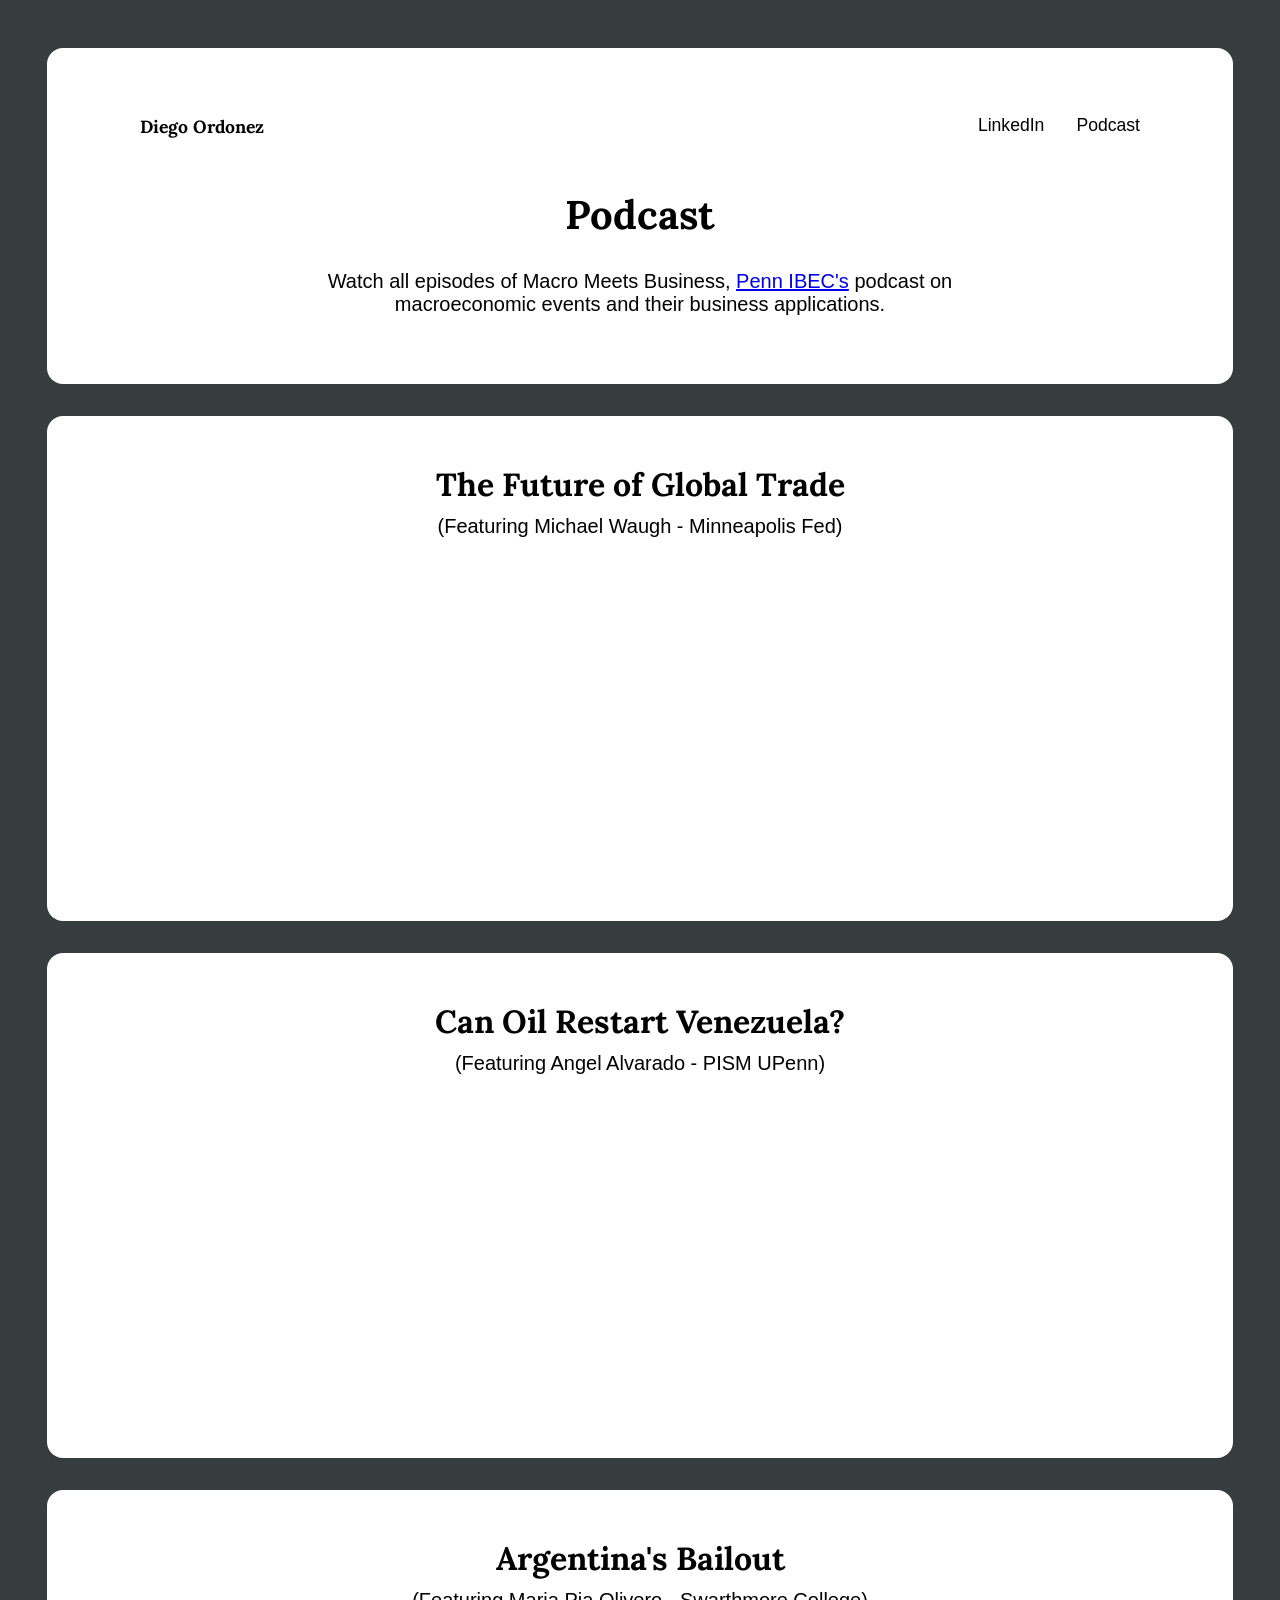
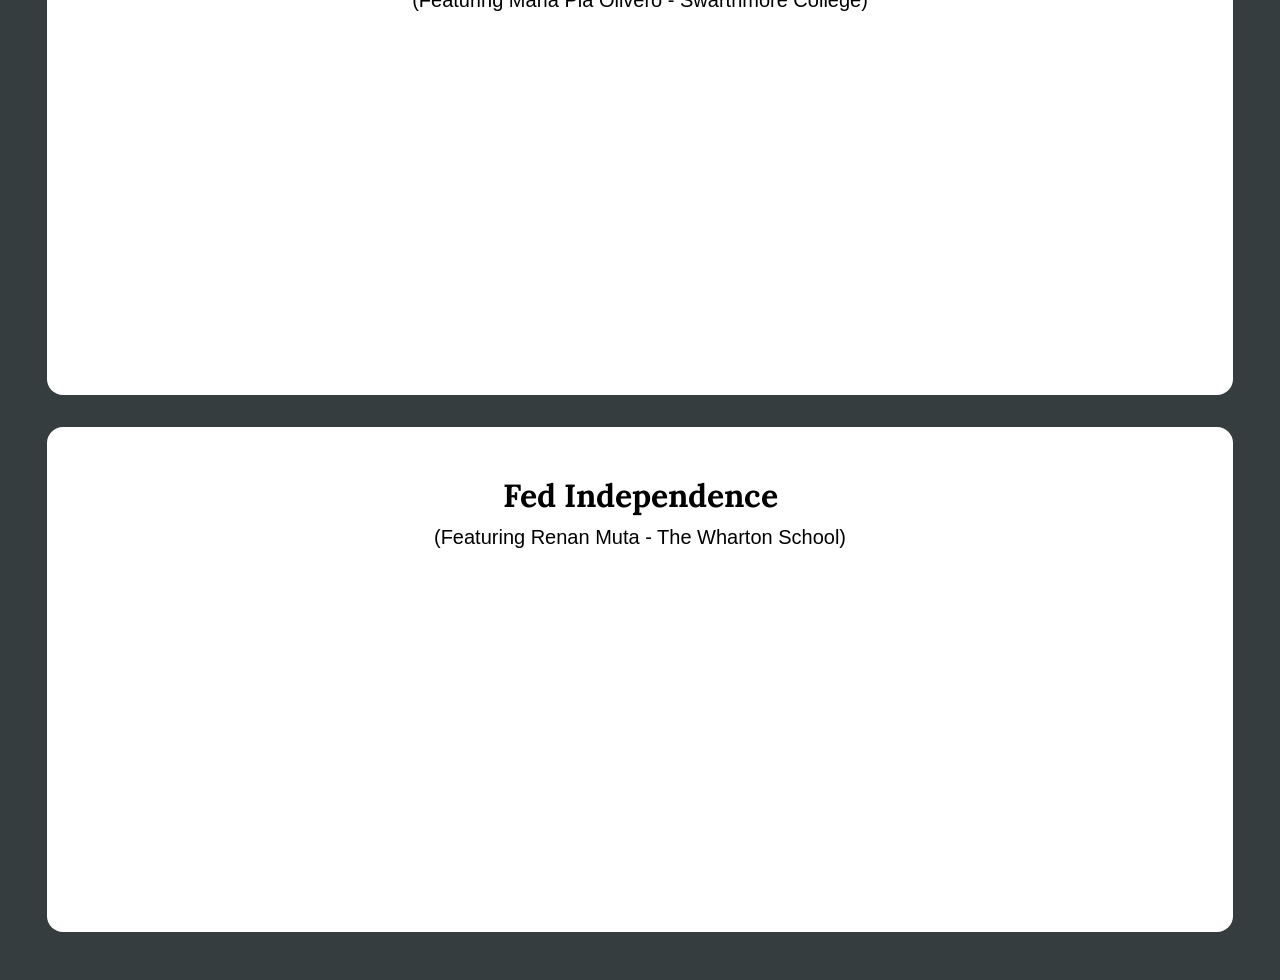
==== podcast.html @ 1c09dd6e "Update and rename video.html to podcast.html" ====
<!DOCTYPE html>
<html lang="en">
<head>
    <meta charset="UTF-8">
    <meta name="viewport" content="width=device-width, initial-scale=1.0">
    <title>Podcast | Diego Ordonez</title>
    <link rel="stylesheet" href="style.css">
    <link rel="icon" type="image/png" href="images/Shield_of_the_University_of_Pennsylvania.svg.png">
</head>

<body>

<header class="page-header">
    <nav>
        <ul>
            <li><a href="index.html">Diego Ordonez</a></li>
            <li><a href="https://www.linkedin.com/in/diegoordonez24/" target="_blank">LinkedIn</a></li>
            <li><a href="podcast.html">Podcast</a></li>
        </ul>
    </nav>

    <div class="flex-container">
        <div class="text-container">
            <h1>Podcast</h1>
            <p>Watch all episodes of Macro Meets Business, <a href="http://pennibec.com/" target="_blank">Penn IBEC's</a> podcast on macroeconomic events and their business applications.</p>
        </div>
    </div>
</header>


<section class="podcast-episode">

    <h2>The Future of Global Trade</h2>
    <p>(Featuring Michael Waugh - Minneapolis Fed)</p>
    <div class="flex-container">

        <iframe 
        width="560" height="315" src="https://www.youtube.com/embed/JRoFnUmflKc?si=jl1_Os3yV0dkzPKC" title="YouTube video player" frameborder="0" allow="accelerometer; autoplay; clipboard-write; encrypted-media; gyroscope; picture-in-picture; web-share" referrerpolicy="strict-origin-when-cross-origin" allowfullscreen>
        </iframe>

    </div>

</section>

<section class="podcast-episode">

    <h2>Can Oil Restart Venezuela?</h2>
    <p>(Featuring Angel Alvarado - PISM UPenn)</p>
    <div class="flex-container">

        <iframe 
        width="560" height="315" src="https://www.youtube.com/embed/xU6CycjI-yM?si=iYEnTc3aq9TSJ4yW" title="YouTube video player" frameborder="0" allow="accelerometer; autoplay; clipboard-write; encrypted-media; gyroscope; picture-in-picture; web-share" referrerpolicy="strict-origin-when-cross-origin" allowfullscreen>
        </iframe>

    </div>

</section>

<section class="podcast-episode">

    <h2>Argentina's Bailout</h2>
    <p>(Featuring Maria Pia Olivero - Swarthmore College)</p>
    <div class="flex-container">

        <iframe 
        width="560" height="315" src="https://www.youtube.com/embed/PdxM_VK1sF4?si=9XIzCDb1Q9oZubrT" title="YouTube video player" frameborder="0" allow="accelerometer; autoplay; clipboard-write; encrypted-media; gyroscope; picture-in-picture; web-share" referrerpolicy="strict-origin-when-cross-origin" allowfullscreen>
        </iframe>

    </div>

</section>

<section class="podcast-episode">

    <h2>Fed Independence</h2>
    <p>(Featuring Renan Muta - The Wharton School)</p>
    <div class="flex-container">

        <iframe 
        width="560" height="315" src="https://www.youtube.com/embed/t1GTJ2mu0kE?si=s3LU7oF7fzHtJXng" title="YouTube video player" frameborder="0" allow="accelerometer; autoplay; clipboard-write; encrypted-media; gyroscope; picture-in-picture; web-share" referrerpolicy="strict-origin-when-cross-origin" allowfullscreen>
        </iframe>

    </div>

</section>

</body>
</html>
---- style.css ----
@import url('https://fonts.googleapis.com/css2?family=Open+Sans:ital,wght@0,300..800;1,300..800&display=swap');
@import url('https://fonts.googleapis.com/css2?family=Lora:ital,wght@0,400..700;1,400..700&family=Open+Sans:ital,wght@0,300..800;1,300..800&display=swap');

:root {
    --base-color: #ffffff;
    --text-color: #000000;
    --primary-color: #ffc06e;
    --secondary-color: #8D8DFF;
    --color-1: #363D3F;
    --color-2: #5e6263;
    --color-3: #FF0000;
}

* {
    margin: 0;
    padding: 0;
    box-sizing: border-box;
}

html {
    font-family: Open-Sans, 'Segoe UI', Tahoma, Geneva, Verdana, sans-serif;
    color: var(--text-color);
}

body {
    padding: 1em;
    background-color: var(--color-1);
}

h1, h2, h3 {
    font-family: Lora, 'Segoe UI', Tahoma, Geneva, Verdana, sans-serif;
}

nav {
    margin: 1em auto 3em auto;
    width: min(1000px, 100%);
}

nav ul {
    display: flex;
    align-items: center;
    list-style-type: none;
    gap: 2em;
}

nav li:first-child {
    margin-right: auto;
    font-family: Lora, Open-Sans;
    font-weight: bold;
    font-size: 1.3rem;
}

nav a {
    text-decoration: none;
    color: var(--text-color);
    font-size: 1.1rem;
}

nav a:hover {
    text-decoration: underline;
}

header, section {
    margin: 2em auto;
    width: min(75rem, 95%);
    background-color: var(--base-color);
    padding: clamp(1.5rem, 4vw, 3rem);
    border-radius: 1em;
}

.flex-container {
    display: flex;
    justify-content: center;
    align-items: center;
    flex-wrap: wrap;
    gap: 3em;
}

header img {
    max-width: 100%;
    border-radius: 1em;
    object-fit: cover;
    object-position: top;
}

.text-container {
    flex: 1 1 500px;
    max-width: 700px;
}

h1 {
    margin-top: -0.8em;
    font-size: 2rem;
}

.text-container p {
    margin: 0.75em 0 1em 0;
    font-size: 1.25rem;
}

.cta-button {
    display: inline-block;
    text-decoration: none;
    color: white;
    background-color: var(--color-2);
    padding: 0.75em 1.25em;
    border-radius: 0.5em;
    font-weight: 600;
}

.secondary {
    background-color: var(--secondary-color);
}

section {
    padding: 3em, min(2em, 15%);
    background-color: var(--base-color);
    text-align: center;
}

h2 {
    font-size: 2rem;
}

section p {
    margin-top: 1em;
    font-size: 1.25rem;
}

/* Podcast episode spacing */
.podcast-episode h2 {
    margin-bottom: 0.3em;   /* smaller space between title and subtitle */
}

.podcast-episode p {
    margin-top: 0.5em;
    margin-bottom: 1em;     /* larger space before video */
}

/* Page Header */
.page-header h1 {
    margin-top: 0.05em;
    text-align: center;
    font-size: 2.5rem;
}

.page-header p {
    margin-top: 1.5em;
    text-align: center;
}
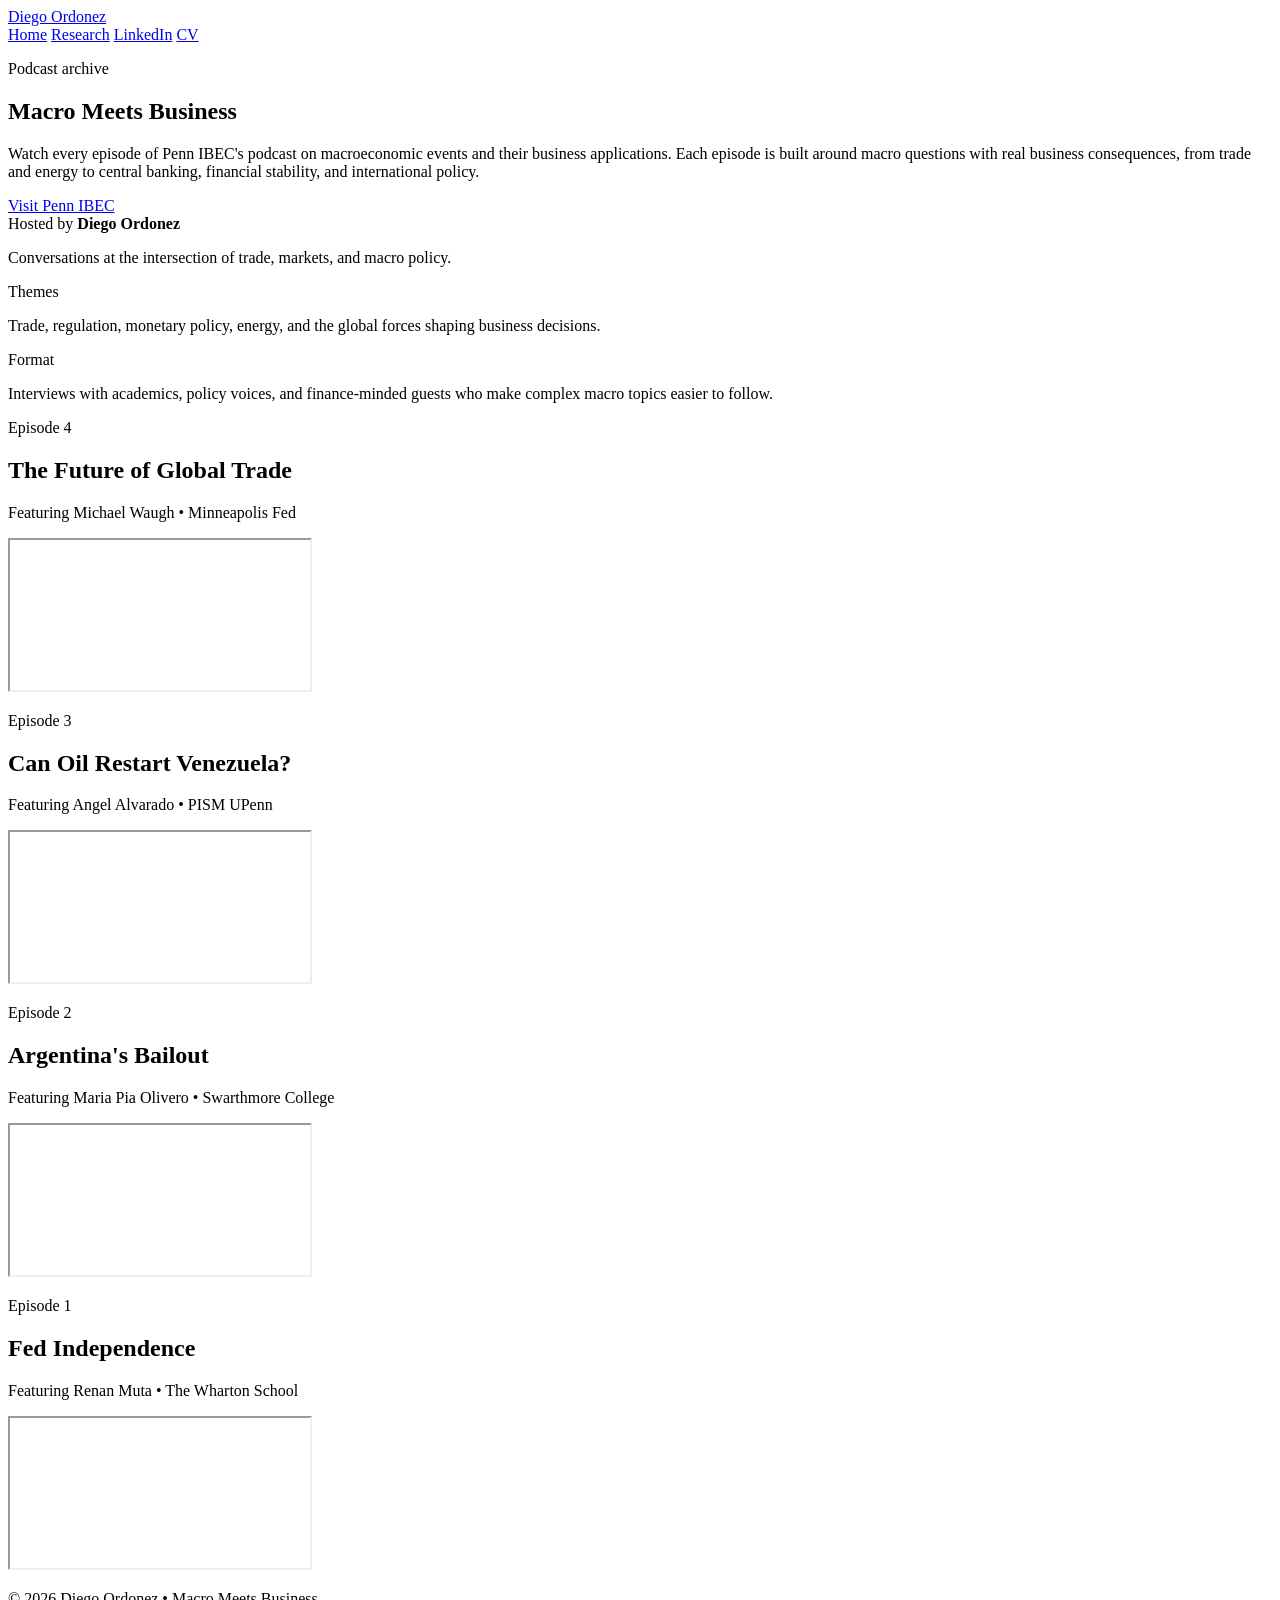
==== commit 91c869cc: "Add files via upload" ====
--- a/podcast.html
+++ b/podcast.html
@@ -4,85 +4,136 @@
     <meta charset="UTF-8">
     <meta name="viewport" content="width=device-width, initial-scale=1.0">
     <title>Podcast | Diego Ordonez</title>
+    <meta name="description" content="Watch Macro Meets Business, Diego Ordonez's podcast archive featuring conversations on macroeconomics, business, and global policy.">
     <link rel="stylesheet" href="style.css">
     <link rel="icon" type="image/png" href="images/Shield_of_the_University_of_Pennsylvania.svg.png">
 </head>
-
-<body>
-
-<header class="page-header">
-    <nav>
-        <ul>
-            <li><a href="index.html">Diego Ordonez</a></li>
-            <li><a href="https://www.linkedin.com/in/diegoordonez24/" target="_blank">LinkedIn</a></li>
-            <li><a href="podcast.html">Podcast</a></li>
-        </ul>
-    </nav>
-
-    <div class="flex-container">
-        <div class="text-container">
-            <h1>Podcast</h1>
-            <p>Watch all episodes of Macro Meets Business, <a href="http://pennibec.com/" target="_blank">Penn IBEC's</a> podcast on macroeconomic events and their business applications.</p>
-        </div>
-    </div>
-</header>
-
-
-<section class="podcast-episode">
-
-    <h2>The Future of Global Trade</h2>
-    <p>(Featuring Michael Waugh - Minneapolis Fed)</p>
-    <div class="flex-container">
-
-        <iframe 
-        width="560" height="315" src="https://www.youtube.com/embed/JRoFnUmflKc?si=jl1_Os3yV0dkzPKC" title="YouTube video player" frameborder="0" allow="accelerometer; autoplay; clipboard-write; encrypted-media; gyroscope; picture-in-picture; web-share" referrerpolicy="strict-origin-when-cross-origin" allowfullscreen>
-        </iframe>
-
+<body class="podcast-page">
+    <div class="scroll-progress" aria-hidden="true">
+        <span class="scroll-progress__bar" id="scroll-progress-bar"></span>
     </div>
 
-</section>
+    <header class="site-header">
+        <nav class="top-nav">
+            <a class="brand" href="index.html">Diego Ordonez</a>
+            <div class="top-nav__links">
+                <a href="index.html">Home</a>
+                <a href="research.html">Research</a>
+                <a href="https://www.linkedin.com/in/diegoordonez24/" target="_blank" rel="noreferrer">LinkedIn</a>
+                <a class="button button--ghost button--small" href="CV/Ordonez-Diego-Résumé-Public.pdf" target="_blank" rel="noreferrer">CV</a>
+            </div>
+        </nav>
+    </header>
 
-<section class="podcast-episode">
+    <main>
+        <section class="section-shell archive-hero" data-scroll-target id="archive-top">
+            <div class="archive-hero__copy" data-reveal>
+                <p class="eyebrow">Podcast archive</p>
+                <h1>Macro Meets Business</h1>
+                <p>
+                    Watch every episode of Penn IBEC's podcast on macroeconomic events and their business applications.
+               
+                    Each episode is built around macro questions with real business consequences, from trade and energy
+                    to central banking, financial stability, and international policy.
+                </p>
+                <div class="hero__actions">
+                    <a class="button button--ghost" href="http://pennibec.com/" target="_blank" rel="noreferrer">Visit Penn IBEC</a>
+                </div>
+            </div>
+            <div class="archive-hero__aside" data-reveal>
+                <div class="archive-note">
+                    <span>Hosted by</span>
+                    <strong>Diego Ordonez</strong>
+                    <p>Conversations at the intersection of trade, markets, and macro policy.</p>
+                    <div class="archive-note__meta">
+                        <div class="archive-note__item">
+                            <span>Themes</span>
+                            <p>Trade, regulation, monetary policy, energy, and the global forces shaping business decisions.</p>
+                        </div>
+                        <div class="archive-note__item">
+                            <span>Format</span>
+                            <p>Interviews with academics, policy voices, and finance-minded guests who make complex macro topics easier to follow.</p>
+                        </div>
+                    </div>
+                </div>
+            </div>
+        </section>
 
-    <h2>Can Oil Restart Venezuela?</h2>
-    <p>(Featuring Angel Alvarado - PISM UPenn)</p>
-    <div class="flex-container">
+        <section class="episode-grid section-shell">
+            <article class="episode-card" data-reveal>
+                <div class="episode-card__header">
+                    <p class="eyebrow">Episode 4</p>
+                    <h2>The Future of Global Trade</h2>
+                    <p>Featuring Michael Waugh • Minneapolis Fed</p>
+                </div>
+                <div class="video-frame">
+                    <iframe
+                        src="https://www.youtube.com/embed/JRoFnUmflKc?si=jl1_Os3yV0dkzPKC"
+                        title="The Future of Global Trade"
+                        allow="accelerometer; autoplay; clipboard-write; encrypted-media; gyroscope; picture-in-picture; web-share"
+                        referrerpolicy="strict-origin-when-cross-origin"
+                        allowfullscreen>
+                    </iframe>
+                </div>
+            </article>
 
-        <iframe 
-        width="560" height="315" src="https://www.youtube.com/embed/xU6CycjI-yM?si=iYEnTc3aq9TSJ4yW" title="YouTube video player" frameborder="0" allow="accelerometer; autoplay; clipboard-write; encrypted-media; gyroscope; picture-in-picture; web-share" referrerpolicy="strict-origin-when-cross-origin" allowfullscreen>
-        </iframe>
+            <article class="episode-card" data-reveal>
+                <div class="episode-card__header">
+                    <p class="eyebrow">Episode 3</p>
+                    <h2>Can Oil Restart Venezuela?</h2>
+                    <p>Featuring Angel Alvarado • PISM UPenn</p>
+                </div>
+                <div class="video-frame">
+                    <iframe
+                        src="https://www.youtube.com/embed/xU6CycjI-yM?si=iYEnTc3aq9TSJ4yW"
+                        title="Can Oil Restart Venezuela?"
+                        allow="accelerometer; autoplay; clipboard-write; encrypted-media; gyroscope; picture-in-picture; web-share"
+                        referrerpolicy="strict-origin-when-cross-origin"
+                        allowfullscreen>
+                    </iframe>
+                </div>
+            </article>
 
-    </div>
+            <article class="episode-card" data-reveal>
+                <div class="episode-card__header">
+                    <p class="eyebrow">Episode 2</p>
+                    <h2>Argentina's Bailout</h2>
+                    <p>Featuring Maria Pia Olivero • Swarthmore College</p>
+                </div>
+                <div class="video-frame">
+                    <iframe
+                        src="https://www.youtube.com/embed/PdxM_VK1sF4?si=9XIzCDb1Q9oZubrT"
+                        title="Argentina's Bailout"
+                        allow="accelerometer; autoplay; clipboard-write; encrypted-media; gyroscope; picture-in-picture; web-share"
+                        referrerpolicy="strict-origin-when-cross-origin"
+                        allowfullscreen>
+                    </iframe>
+                </div>
+            </article>
 
-</section>
+            <article class="episode-card" data-reveal>
+                <div class="episode-card__header">
+                    <p class="eyebrow">Episode 1</p>
+                    <h2>Fed Independence</h2>
+                    <p>Featuring Renan Muta • The Wharton School</p>
+                </div>
+                <div class="video-frame">
+                    <iframe
+                        src="https://www.youtube.com/embed/t1GTJ2mu0kE?si=s3LU7oF7fzHtJXng"
+                        title="Fed Independence"
+                        allow="accelerometer; autoplay; clipboard-write; encrypted-media; gyroscope; picture-in-picture; web-share"
+                        referrerpolicy="strict-origin-when-cross-origin"
+                        allowfullscreen>
+                    </iframe>
+                </div>
+            </article>
+        </section>
+    </main>
 
-<section class="podcast-episode">
+    <footer class="site-footer">
+        <p> &copy; 2026 Diego Ordonez • Macro Meets Business</p>
+    </footer>
 
-    <h2>Argentina's Bailout</h2>
-    <p>(Featuring Maria Pia Olivero - Swarthmore College)</p>
-    <div class="flex-container">
-
-        <iframe 
-        width="560" height="315" src="https://www.youtube.com/embed/PdxM_VK1sF4?si=9XIzCDb1Q9oZubrT" title="YouTube video player" frameborder="0" allow="accelerometer; autoplay; clipboard-write; encrypted-media; gyroscope; picture-in-picture; web-share" referrerpolicy="strict-origin-when-cross-origin" allowfullscreen>
-        </iframe>
-
-    </div>
-
-</section>
-
-<section class="podcast-episode">
-
-    <h2>Fed Independence</h2>
-    <p>(Featuring Renan Muta - The Wharton School)</p>
-    <div class="flex-container">
-
-        <iframe 
-        width="560" height="315" src="https://www.youtube.com/embed/t1GTJ2mu0kE?si=s3LU7oF7fzHtJXng" title="YouTube video player" frameborder="0" allow="accelerometer; autoplay; clipboard-write; encrypted-media; gyroscope; picture-in-picture; web-share" referrerpolicy="strict-origin-when-cross-origin" allowfullscreen>
-        </iframe>
-
-    </div>
-
-</section>
-
+    <script src="script.js"></script>
 </body>
 </html>
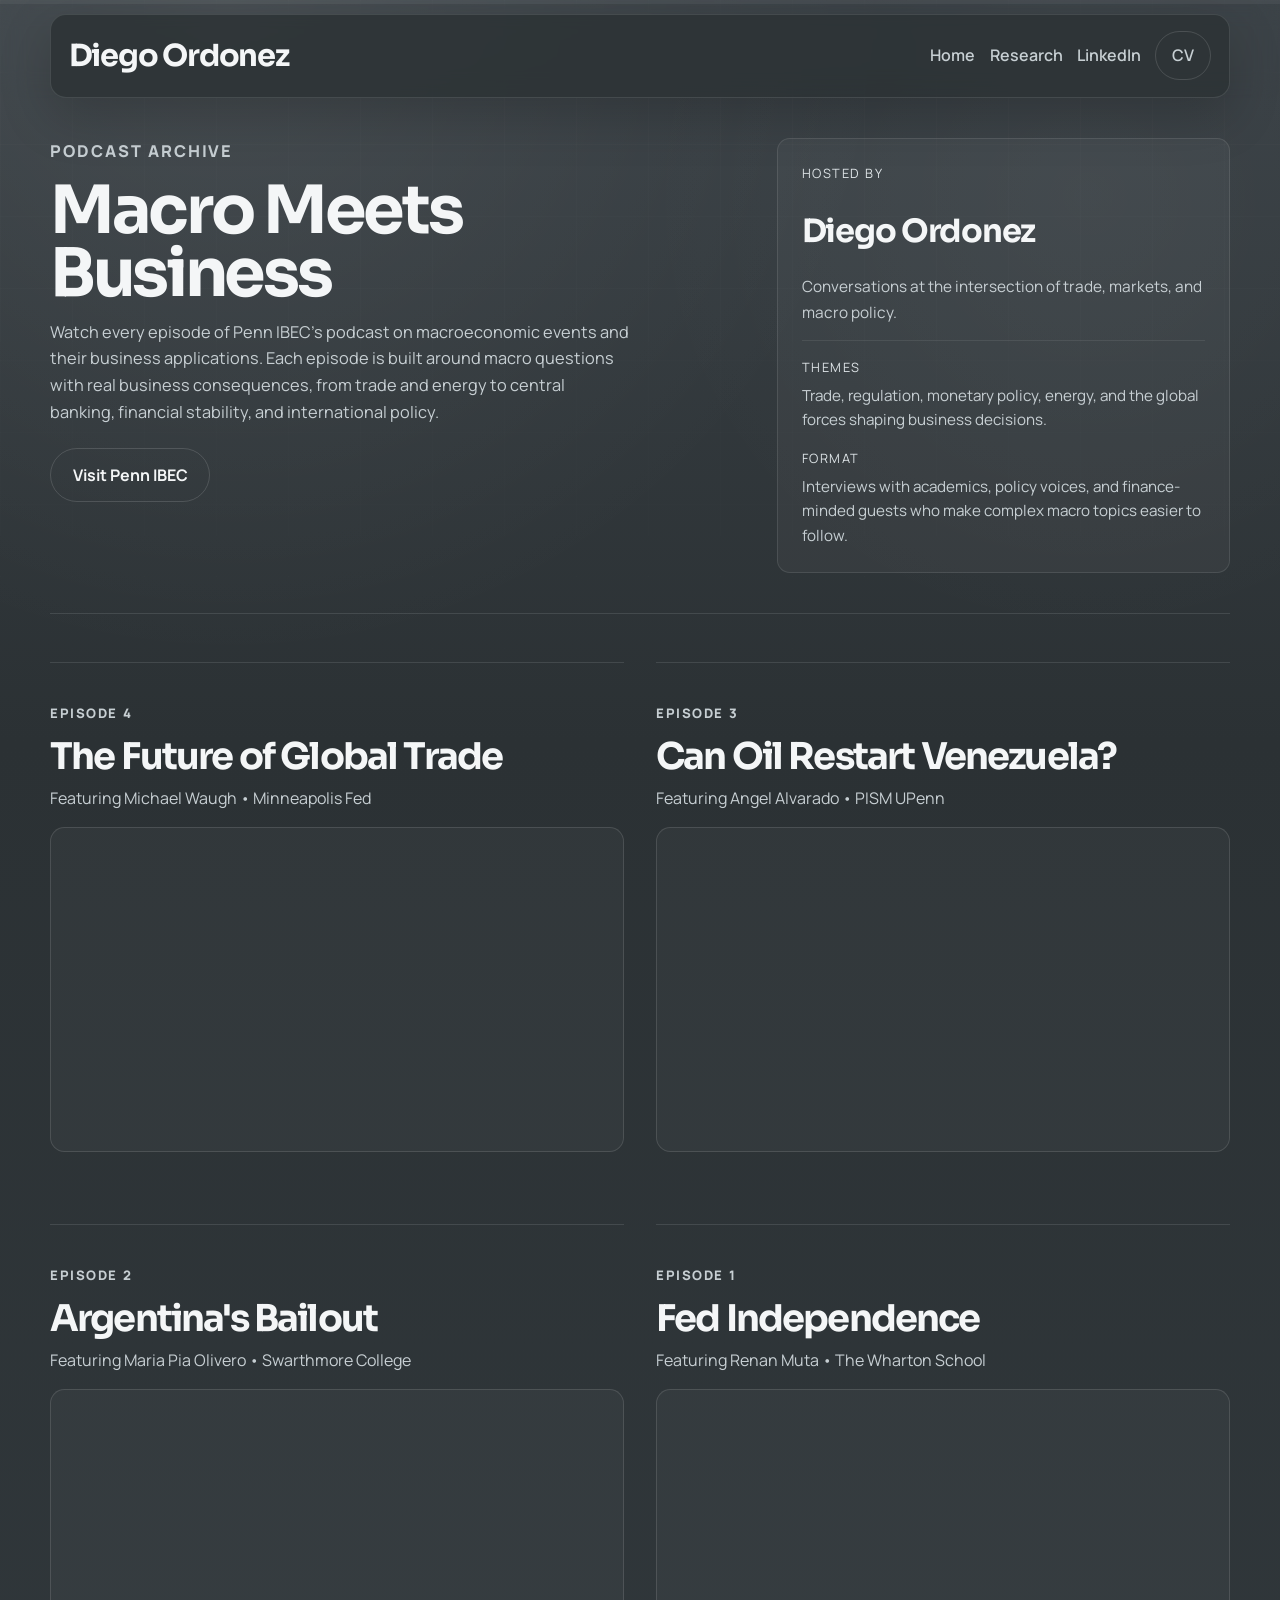
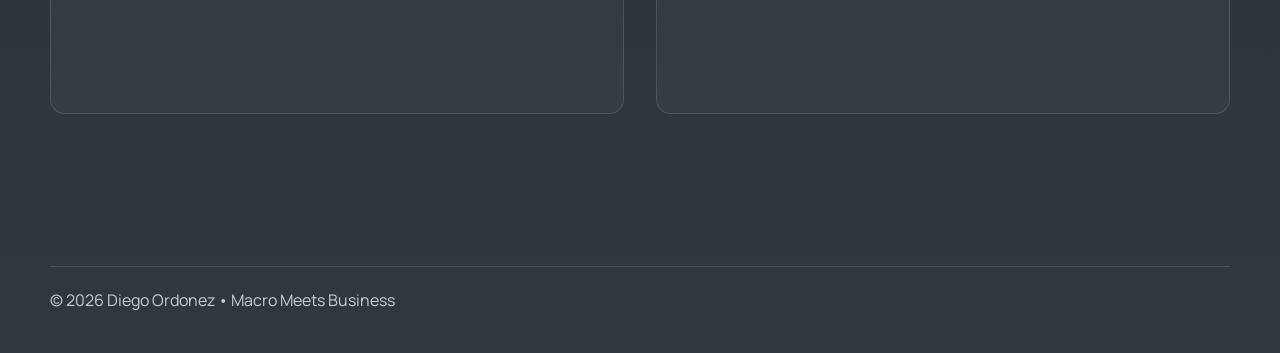
==== commit c88a86cd: "podcast page cv fix" ====
--- a/podcast.html
+++ b/podcast.html
@@ -20,7 +20,7 @@
                 <a href="index.html">Home</a>
                 <a href="research.html">Research</a>
                 <a href="https://www.linkedin.com/in/diegoordonez24/" target="_blank" rel="noreferrer">LinkedIn</a>
-                <a class="button button--ghost button--small" href="CV/Ordonez-Diego-Résumé-Public.pdf" target="_blank" rel="noreferrer">CV</a>
+                <a class="button button--ghost button--small" href="CV/Ordonez-Diego-Resume-Public.pdf" target="_blank" rel="noreferrer">CV</a>
             </div>
         </nav>
     </header>
--- a/style.css
+++ b/style.css
@@ -0,0 +1,1120 @@
+@import url('https://fonts.googleapis.com/css2?family=Manrope:wght@400;500;600;700;800&family=Sora:wght@400;500;600;700;800&display=swap');
+
+:root {
+    --bg: #2b3134;
+    --bg-soft: #454d52;
+    --panel: rgba(255, 255, 255, 0.04);
+    --panel-strong: rgba(25, 29, 31, 0.86);
+    --panel-border: rgba(230, 235, 238, 0.12);
+    --text: #f4f6f7;
+    --muted: #c7cfd3;
+    --gold: #6b747a;
+    --gold-strong: #dde3e6;
+    --teal: #a2abb1;
+    --shadow: 0 18px 52px rgba(0, 0, 0, 0.2);
+    --radius-lg: 1rem;
+    --radius-md: 0.8rem;
+    --container: min(1180px, calc(100vw - 2rem));
+}
+
+* {
+    box-sizing: border-box;
+    margin: 0;
+    padding: 0;
+}
+
+html {
+    scroll-behavior: smooth;
+}
+
+body {
+    min-height: 100vh;
+    font-family: "Manrope", "Segoe UI", sans-serif;
+    color: var(--text);
+    background:
+        radial-gradient(circle at 18% 0%, rgba(255, 255, 255, 0.08), transparent 30%),
+        radial-gradient(circle at 85% 10%, rgba(255, 255, 255, 0.035), transparent 22%),
+        linear-gradient(180deg, #394045 0%, #2b3134 38%, #31383c 100%);
+    line-height: 1.65;
+}
+
+body::before {
+    content: "";
+    position: fixed;
+    inset: 0;
+    background-image:
+        linear-gradient(rgba(255, 255, 255, 0.018) 1px, transparent 1px),
+        linear-gradient(90deg, rgba(255, 255, 255, 0.018) 1px, transparent 1px);
+    background-size: 72px 72px;
+    mask-image: linear-gradient(180deg, rgba(0, 0, 0, 0.85), transparent 92%);
+    pointer-events: none;
+    z-index: -1;
+}
+
+img {
+    display: block;
+    max-width: 100%;
+}
+
+a {
+    color: inherit;
+}
+
+main {
+    padding-bottom: 4rem;
+}
+
+body.research-page .section-shell {
+    padding: clamp(1.45rem, 3vw, 2.2rem) 0;
+}
+
+.scroll-progress {
+    position: fixed;
+    inset: 0 0 auto;
+    height: 4px;
+    z-index: 30;
+    background: rgba(255, 255, 255, 0.05);
+}
+
+.scroll-progress__bar {
+    display: block;
+    height: 100%;
+    width: 0;
+    background: linear-gradient(90deg, #72797e, var(--gold-strong));
+    box-shadow: 0 0 18px rgba(216, 221, 224, 0.22);
+    transition: width 120ms linear;
+}
+
+.site-header {
+    position: sticky;
+    top: 0;
+    z-index: 20;
+    padding: 0.85rem 0 0;
+    backdrop-filter: blur(12px);
+}
+
+.top-nav {
+    width: var(--container);
+    margin: 0 auto;
+    padding: 1rem 1.1rem;
+    display: flex;
+    align-items: center;
+    justify-content: space-between;
+    gap: 1.5rem;
+    border: 1px solid var(--panel-border);
+    border-radius: 1rem;
+    background: rgba(43, 49, 52, 0.82);
+    box-shadow: var(--shadow);
+}
+
+.brand {
+    font-family: "Sora", "Segoe UI", sans-serif;
+    font-size: clamp(1.45rem, 1.1rem + 1vw, 2rem);
+    font-weight: 700;
+    letter-spacing: -0.04em;
+    text-decoration: none;
+}
+
+.top-nav__links {
+    display: flex;
+    align-items: center;
+    justify-content: flex-end;
+    flex-wrap: wrap;
+    gap: 0.9rem;
+}
+
+.top-nav__links a {
+    text-decoration: none;
+    color: var(--muted);
+    font-weight: 600;
+    transition: color 180ms ease, transform 180ms ease;
+}
+
+.top-nav__links a:hover,
+.top-nav__links a.is-active,
+.resume-rail__card a:hover {
+    color: var(--text);
+}
+
+.section-shell {
+    width: var(--container);
+    margin: 0 auto;
+    padding: clamp(2rem, 4vw, 3rem) 0;
+}
+
+.hero {
+    display: grid;
+    grid-template-columns: minmax(0, 1.15fr) minmax(300px, 0.85fr);
+    align-items: start;
+    gap: clamp(2rem, 4vw, 4rem);
+    min-height: calc(100vh - 7rem);
+    padding-top: clamp(2rem, 4vw, 4rem);
+    padding-bottom: 4rem;
+    border-bottom: 1px solid var(--panel-border);
+}
+
+.hero__copy,
+.hero__visual,
+.intro-band,
+.resume-card,
+.research-archive,
+.research-project,
+.paper-viewer,
+.podcast-showcase,
+.archive-hero,
+.episode-card {
+    border: 0;
+    border-radius: 0;
+    background: transparent;
+    box-shadow: none;
+}
+
+.hero__copy {
+    padding: 0;
+}
+
+.hero__name {
+    margin-top: 1.1rem;
+    font-size: clamp(3.1rem, 6vw, 5.2rem);
+    max-width: 8ch;
+}
+
+.hero__summary {
+    max-width: 24ch;
+    margin-top: 0.9rem;
+    color: var(--gold-strong);
+    font-size: clamp(1.08rem, 1rem + 0.9vw, 1.35rem);
+    font-weight: 600;
+    line-height: 1.2;
+}
+
+.eyebrow {
+    margin-bottom: 0.9rem;
+    color: var(--gold-strong);
+    font-family: "Manrope", "Segoe UI", sans-serif;
+    font-size: 0.82rem;
+    font-weight: 800;
+    letter-spacing: 0.12em;
+    text-transform: uppercase;
+}
+
+.hero__eyebrow {
+    display: inline-flex;
+    align-items: center;
+    padding: 0.55rem 0.9rem;
+    border: 1px solid rgba(255, 255, 255, 0.12);
+    border-radius: 999px;
+    background: rgba(255, 255, 255, 0.05);
+    color: var(--text);
+    font-size: 0.9rem;
+    font-weight: 700;
+    letter-spacing: 0.02em;
+    text-transform: none;
+}
+
+h1,
+h2,
+h3 {
+    font-family: "Sora", "Segoe UI", sans-serif;
+    font-weight: 700;
+    letter-spacing: -0.05em;
+    line-height: 0.98;
+}
+
+h1 {
+    font-size: clamp(3.2rem, 7vw, 6.4rem);
+    max-width: 10ch;
+}
+
+h2 {
+    font-size: clamp(2.2rem, 4vw, 3.4rem);
+}
+
+h3 {
+    font-size: clamp(1.45rem, 2vw, 1.9rem);
+}
+
+.hero__lede,
+.intro-band__copy p,
+.podcast-showcase__copy p,
+.archive-hero__copy p,
+.entry-card p,
+.timeline-item__body p,
+.episode-card__header p,
+.site-footer p {
+    color: var(--muted);
+}
+
+.hero__lede {
+    max-width: 58ch;
+    margin-top: 1.45rem;
+    font-size: 1.05rem;
+}
+
+.hero__actions,
+.podcast-showcase__actions {
+    display: flex;
+    flex-wrap: wrap;
+    gap: 0.9rem;
+    margin-top: 1.8rem;
+}
+
+.button {
+    display: inline-flex;
+    align-items: center;
+    justify-content: center;
+    gap: 0.5rem;
+    min-height: 3rem;
+    padding: 0.8rem 1.35rem;
+    border-radius: 999px;
+    border: 1px solid rgba(255, 255, 255, 0.16);
+    background: linear-gradient(180deg, rgba(255, 255, 255, 0.11), rgba(255, 255, 255, 0.05));
+    color: var(--text);
+    font-weight: 700;
+    text-decoration: none;
+    transition: transform 180ms ease, background-color 180ms ease, border-color 180ms ease;
+}
+
+.button:hover {
+    transform: translateY(-2px);
+    background: linear-gradient(180deg, rgba(255, 255, 255, 0.15), rgba(255, 255, 255, 0.08));
+}
+
+.button--ghost {
+    background: transparent;
+    border-color: rgba(255, 255, 255, 0.14);
+    color: var(--text);
+}
+
+.button--small {
+    min-height: 2.6rem;
+    padding: 0.65rem 1rem;
+}
+
+.hero__stats {
+    display: grid;
+    grid-template-columns: repeat(3, minmax(0, 1fr));
+    gap: 1rem;
+    margin-top: 2.25rem;
+}
+
+.stat-card {
+    padding: 1rem 0 0;
+    border-top: 1px solid var(--panel-border);
+    background: transparent;
+}
+
+.stat-card__value {
+    display: block;
+    color: var(--text);
+    font-weight: 700;
+    margin-bottom: 0.35rem;
+}
+
+.stat-card__label {
+    display: block;
+    color: var(--muted);
+    font-size: 0.95rem;
+}
+
+.hero__visual {
+    display: grid;
+    gap: 1rem;
+    padding: 0;
+}
+
+.hero-portrait {
+    position: relative;
+}
+
+.hero-portrait img {
+    width: 100%;
+    min-height: 560px;
+    border-radius: 2rem;
+    border: 1px solid rgba(255, 255, 255, 0.12);
+    object-fit: cover;
+    object-position: 25% center;
+    box-shadow: 0 14px 36px rgba(0, 0, 0, 0.18);
+}
+
+.hero__visual-details {
+    display: grid;
+    grid-template-columns: minmax(150px, 0.45fr) minmax(0, 1fr);
+    gap: 1rem;
+}
+
+.hero__detail {
+    padding-top: 0.95rem;
+    border-top: 1px solid var(--panel-border);
+}
+
+.hero__detail span,
+.archive-note span {
+    display: block;
+    color: var(--gold-strong);
+    margin-bottom: 0.35rem;
+    text-transform: uppercase;
+    letter-spacing: 0.12em;
+    font-size: 0.8rem;
+}
+
+.hero__detail strong {
+    display: block;
+    font-family: "Sora", "Segoe UI", sans-serif;
+    font-size: 1rem;
+    font-weight: 700;
+    letter-spacing: -0.03em;
+    line-height: 1.3;
+}
+
+.archive-note p {
+    color: var(--muted);
+    font-size: 0.96rem;
+}
+
+.intro-band {
+    padding: 1.25rem 0 2rem;
+    border-bottom: 1px solid var(--panel-border);
+}
+
+.intro-band__copy {
+    max-width: 70ch;
+}
+
+.resume-layout {
+    display: grid;
+    grid-template-columns: minmax(220px, 280px) minmax(0, 1fr);
+    align-items: start;
+    gap: 3rem;
+    padding-top: 2rem;
+}
+
+.resume-rail {
+    position: sticky;
+    top: 6.5rem;
+}
+
+.resume-rail__card {
+    display: grid;
+    gap: 0.8rem;
+    padding: 1.4rem;
+    border: 1px solid var(--panel-border);
+    border-radius: var(--radius-lg);
+    background: rgba(255, 255, 255, 0.028);
+}
+
+.resume-rail__card a {
+    color: var(--muted);
+    text-decoration: none;
+}
+
+.resume-rail__button {
+    margin-top: 0.4rem;
+}
+
+.resume-flow {
+    display: grid;
+    gap: 0;
+}
+
+.resume-card,
+.podcast-showcase,
+.archive-hero,
+.episode-card {
+    padding: 2.5rem 0;
+}
+
+.resume-card {
+    border-top: 1px solid var(--panel-border);
+}
+
+.resume-flow > .resume-card:first-child {
+    padding-top: 0;
+    border-top: 0;
+}
+
+.section-heading {
+    margin-bottom: 1.4rem;
+}
+
+.section-heading__spacer {
+    height: 1.8rem;
+}
+
+.section-heading h2 {
+    margin-top: 0.2rem;
+}
+
+.entry-grid,
+.two-column-panels,
+.episode-grid {
+    display: grid;
+    gap: 1.5rem;
+}
+
+.entry-grid {
+    grid-template-columns: repeat(2, minmax(0, 1fr));
+}
+
+.two-column-panels {
+    grid-template-columns: repeat(3, minmax(0, 1fr));
+}
+
+.two-column-panels .entry-card:first-child {
+    grid-column: span 2;
+}
+
+.entry-card {
+    padding: 1rem 0 0;
+    border-radius: 0;
+    border: 0;
+    border-top: 1px solid rgba(255, 255, 255, 0.12);
+    background: transparent;
+}
+
+.entry-card--wide {
+    grid-column: span 2;
+}
+
+.entry-card__topline {
+    display: flex;
+    flex-wrap: wrap;
+    align-items: baseline;
+    justify-content: space-between;
+    gap: 0.75rem;
+    margin-bottom: 0.55rem;
+}
+
+.entry-card__topline span,
+.entry-card__meta,
+.timeline-item__date {
+    color: var(--gold-strong);
+    font-size: 0.95rem;
+}
+
+.entry-card__title {
+    color: var(--text);
+    font-weight: 700;
+    margin-bottom: 0.15rem;
+}
+
+.timeline {
+    position: relative;
+    display: grid;
+    gap: 1rem;
+}
+
+.timeline::before {
+    content: "";
+    position: absolute;
+    top: 0.3rem;
+    bottom: 0.3rem;
+    left: 128px;
+    width: 1px;
+    background: linear-gradient(180deg, rgba(216, 221, 224, 0.7), rgba(216, 221, 224, 0.18));
+}
+
+.timeline-item {
+    position: relative;
+    display: grid;
+    grid-template-columns: 104px minmax(0, 1fr);
+    gap: 1.5rem;
+}
+
+.timeline-item::before {
+    content: "";
+    position: absolute;
+    top: 0.4rem;
+    left: 120px;
+    width: 16px;
+    height: 16px;
+    border-radius: 50%;
+    background: var(--gold-strong);
+    border: 4px solid #343b3f;
+    box-shadow: none;
+}
+
+.timeline-item__body {
+    padding: 0 0 0 1rem;
+    border-radius: 0;
+    background: transparent;
+    border: 0;
+    border-left: 1px solid rgba(255, 255, 255, 0.1);
+}
+
+.timeline-item .entry-card__topline {
+    display: block;
+}
+
+.timeline-item .entry-card__topline span {
+    display: block;
+    margin-top: 0.2rem;
+}
+
+.detail-list {
+    margin-top: 0.85rem;
+    padding-left: 1.1rem;
+    color: var(--muted);
+}
+
+.detail-list li + li {
+    margin-top: 0.45rem;
+}
+
+.entry-card .detail-list + h3,
+.entry-card .chip-cloud + h3,
+.entry-card .language-pills + h3 {
+    margin-top: 1.8rem;
+}
+
+.chip-cloud,
+.language-pills {
+    display: flex;
+    flex-wrap: wrap;
+    gap: 0.7rem;
+    margin-top: 1rem;
+}
+
+.chip-cloud span,
+.language-pills span {
+    padding: 0.65rem 0.9rem;
+    border-radius: 999px;
+    background: rgba(255, 255, 255, 0.055);
+    border: 1px solid rgba(255, 255, 255, 0.08);
+    color: var(--text);
+    font-size: 0.95rem;
+}
+
+.chip-cloud--accent span {
+    background: rgba(255, 255, 255, 0.085);
+}
+
+.project-feature {
+    display: grid;
+    grid-template-columns: minmax(0, 1.08fr) minmax(320px, 0.92fr);
+    gap: 1.9rem;
+    align-items: start;
+    border-top: 1px solid var(--panel-border);
+}
+
+.project-feature__intro,
+.project-feature__aside {
+    display: grid;
+    align-content: start;
+    gap: 0.95rem;
+}
+
+.project-feature__intro h2 {
+    max-width: 11ch;
+}
+
+.project-feature__intro p {
+    max-width: 60ch;
+    color: var(--muted);
+}
+
+.project-feature__tags {
+    display: flex;
+    flex-wrap: wrap;
+    gap: 0.7rem;
+}
+
+.project-feature__tags span {
+    padding: 0.55rem 0.8rem;
+    border-radius: 999px;
+    border: 1px solid rgba(255, 255, 255, 0.08);
+    background: rgba(255, 255, 255, 0.045);
+    color: var(--text);
+    font-size: 0.88rem;
+    font-weight: 600;
+}
+
+.project-feature__takeaway {
+    padding-top: 1rem;
+    border-top: 1px solid rgba(255, 255, 255, 0.08);
+}
+
+.project-feature__snapshot {
+    display: grid;
+    gap: 0.8rem;
+    padding: 1.35rem 1.4rem;
+    border-radius: var(--radius-md);
+    border: 1px solid rgba(255, 255, 255, 0.1);
+    background: rgba(255, 255, 255, 0.04);
+}
+
+.project-feature__snapshot span,
+.project-feature__stat span {
+    color: var(--gold-strong);
+    text-transform: uppercase;
+    letter-spacing: 0.12em;
+    font-size: 0.78rem;
+    font-weight: 800;
+}
+
+.project-feature__snapshot strong,
+.project-feature__stat strong {
+    font-family: "Sora", "Segoe UI", sans-serif;
+    font-size: 1.2rem;
+    font-weight: 700;
+    letter-spacing: -0.04em;
+    line-height: 1.1;
+}
+
+.project-feature__snapshot p,
+.project-feature__stat p {
+    color: var(--muted);
+    font-size: 0.95rem;
+}
+
+.project-feature__stats {
+    display: grid;
+    grid-template-columns: repeat(3, minmax(0, 1fr));
+    gap: 1rem;
+}
+
+.project-feature__stat {
+    display: grid;
+    align-content: start;
+    gap: 0.45rem;
+    padding-top: 0.9rem;
+    border-top: 1px solid rgba(255, 255, 255, 0.1);
+}
+
+.research-project__metric span,
+.paper-metric span {
+    color: var(--gold-strong);
+    text-transform: uppercase;
+    letter-spacing: 0.12em;
+    font-size: 0.78rem;
+    font-weight: 800;
+}
+
+.research-project__metric strong,
+.paper-metric strong {
+    font-family: "Sora", "Segoe UI", sans-serif;
+    font-size: 1.1rem;
+    font-weight: 700;
+    letter-spacing: -0.04em;
+    line-height: 1.1;
+}
+
+.research-library {
+    display: grid;
+    gap: 0.85rem;
+    border-top: 1px solid var(--panel-border);
+}
+
+.research-project {
+    display: grid;
+    grid-template-columns: minmax(0, 1.12fr) minmax(300px, 0.88fr);
+    gap: 1.25rem;
+    padding-top: 0.65rem;
+    border-top: 0;
+}
+
+.research-project__main,
+.research-project__viewer {
+    display: grid;
+    align-content: start;
+}
+
+.research-project__main {
+    gap: 0.7rem;
+}
+
+.research-project__main h1,
+.research-project__main h2 {
+    max-width: 11ch;
+    font-size: clamp(2rem, 3vw, 2.85rem);
+}
+
+.research-project__main p {
+    max-width: 44ch;
+    color: var(--muted);
+}
+
+.research-project__main .hero__actions {
+    margin-top: 0.7rem;
+}
+
+.research-project__viewer {
+    gap: 0.6rem;
+    padding-top: 0.15rem;
+}
+
+.paper-viewer {
+    display: grid;
+    gap: 0.85rem;
+    border-top: 1px solid var(--panel-border);
+}
+
+.paper-viewer__head {
+    display: grid;
+    grid-template-columns: minmax(0, 1fr);
+    gap: 0.3rem;
+}
+
+.paper-viewer__head h2 {
+    max-width: none;
+    font-size: clamp(1.45rem, 2vw, 1.8rem);
+}
+
+.paper-viewer__frame {
+    border: 1px solid rgba(255, 255, 255, 0.12);
+    border-radius: 1rem;
+    overflow: hidden;
+    background: rgba(255, 255, 255, 0.035);
+}
+
+.paper-viewer__frame iframe {
+    width: 100%;
+    height: 760px;
+    border: 0;
+    background: #ffffff;
+}
+
+.paper-viewer__frame--compact {
+    min-height: 0;
+}
+
+.paper-viewer__frame--compact iframe {
+    height: 460px;
+}
+
+.podcast-showcase {
+    display: grid;
+    grid-template-columns: minmax(280px, 0.8fr) minmax(420px, 1.2fr);
+    gap: 1rem;
+    align-items: start;
+    border-top: 1px solid var(--panel-border);
+}
+
+.podcast-showcase__copy {
+    display: grid;
+    align-content: start;
+    gap: 0.95rem;
+}
+
+.podcast-showcase__copy .eyebrow {
+    margin-bottom: 0;
+}
+
+.podcast-showcase__copy h2 {
+    max-width: 8ch;
+}
+
+.podcast-showcase__copy p {
+    max-width: 37ch;
+}
+
+.podcast-showcase__actions {
+    margin-top: 0.35rem;
+}
+
+.video-frame {
+    position: relative;
+    padding-top: 56.25%;
+    border-radius: 0.9rem;
+    overflow: hidden;
+    border: 1px solid rgba(255, 255, 255, 0.12);
+    background: rgba(255, 255, 255, 0.03);
+}
+
+.video-frame iframe {
+    position: absolute;
+    inset: 0;
+    width: 100%;
+    height: 100%;
+    border: 0;
+}
+
+.archive-hero {
+    display: grid;
+    grid-template-columns: minmax(0, 1.22fr) minmax(320px, 0.78fr);
+    gap: 1.1rem;
+    align-items: start;
+    border-bottom: 1px solid var(--panel-border);
+}
+
+.archive-hero__copy {
+    display: grid;
+    align-content: start;
+    gap: 0.9rem;
+}
+
+.archive-hero__copy .eyebrow {
+    margin-bottom: 0;
+}
+
+.archive-hero__copy h1 {
+    max-width: 11.5ch;
+    font-size: clamp(3rem, 5.2vw, 4.9rem);
+    line-height: 0.94;
+}
+
+.archive-hero__copy p {
+    max-width: 58ch;
+    font-size: 1.02rem;
+}
+
+.archive-hero__copy .hero__actions {
+    margin-top: 0.45rem;
+}
+
+.archive-note {
+    display: grid;
+    align-content: start;
+    gap: 0.95rem;
+    min-height: 100%;
+    padding: 1.5rem;
+    border-radius: var(--radius-md);
+    border: 1px solid rgba(255, 255, 255, 0.1);
+    background: rgba(255, 255, 255, 0.04);
+}
+
+.archive-note strong {
+    display: block;
+    font-family: "Sora", "Segoe UI", sans-serif;
+    font-size: 2rem;
+    font-weight: 700;
+    letter-spacing: -0.04em;
+    margin-bottom: 0.1rem;
+}
+
+.archive-note__meta {
+    display: grid;
+    gap: 1rem;
+    padding-top: 1rem;
+    border-top: 1px solid rgba(255, 255, 255, 0.08);
+}
+
+.archive-note__item {
+    display: grid;
+    gap: 0.35rem;
+}
+
+.archive-note__item span {
+    margin-bottom: 0;
+}
+
+.archive-note__item p {
+    font-size: 0.95rem;
+    line-height: 1.6;
+}
+
+.episode-grid {
+    grid-template-columns: repeat(2, minmax(0, 1fr));
+    gap: 2rem;
+}
+
+.episode-card {
+    display: grid;
+    gap: 1rem;
+    border-top: 1px solid var(--panel-border);
+}
+
+.episode-card__header h2 {
+    font-size: clamp(1.9rem, 3vw, 2.3rem);
+    margin-bottom: 0.6rem;
+}
+
+.site-footer {
+    width: var(--container);
+    margin: 0 auto 2.5rem;
+    padding: 1.25rem 0 0;
+    border-top: 1px solid var(--panel-border);
+}
+
+.site-footer__line {
+    display: flex;
+    flex-wrap: wrap;
+    align-items: center;
+    gap: 0.4rem 0.9rem;
+}
+
+.site-footer__item {
+    display: inline-flex;
+    align-items: center;
+    gap: 0.45rem;
+}
+
+.site-footer__item + .site-footer__item::before {
+    content: "\2022";
+    color: var(--gold-strong);
+    margin-right: 0.1rem;
+}
+
+.site-footer__email-wrap {
+    gap: 1rem;
+}
+
+.site-footer__gif {
+    width: 3.4rem;
+    height: auto;
+    display: block;
+    flex: 0 0 auto;
+}
+
+.site-footer__meta {
+    margin-top: 0.35rem;
+    font-size: 0.95rem;
+}
+
+body.js-ready [data-reveal] {
+    opacity: 0;
+    transform: translateY(28px);
+    transition: opacity 700ms ease, transform 700ms ease;
+}
+
+body.js-ready [data-reveal].is-visible {
+    opacity: 1;
+    transform: translateY(0);
+}
+
+@media (max-width: 1080px) {
+    .hero,
+    .project-feature,
+    .research-project,
+    .podcast-showcase,
+    .archive-hero,
+    .resume-layout,
+    .paper-viewer__head {
+        grid-template-columns: 1fr;
+    }
+
+    .resume-rail {
+        position: static;
+    }
+
+    .resume-layout {
+        gap: 2rem;
+    }
+
+    .hero-portrait img {
+        min-height: 480px;
+    }
+
+    .hero__stats,
+    .project-feature__stats,
+    .episode-grid,
+    .two-column-panels {
+        grid-template-columns: repeat(2, minmax(0, 1fr));
+    }
+
+    .two-column-panels .entry-card:first-child {
+        grid-column: span 1;
+    }
+}
+
+@media (max-width: 760px) {
+    .site-header {
+        position: static;
+    }
+
+    .top-nav {
+        border-radius: 0.9rem;
+        align-items: flex-start;
+        flex-direction: column;
+    }
+
+    .section-shell {
+        width: min(calc(100vw - 1rem), 100%);
+        padding: 1.35rem 0;
+    }
+
+    .hero {
+        min-height: auto;
+        padding-top: 1rem;
+    }
+
+    .hero__copy,
+    .hero__visual,
+    .intro-band,
+    .resume-card,
+    .podcast-showcase,
+    .archive-hero,
+    .episode-card,
+    .resume-rail__card {
+        border-radius: 0.9rem;
+    }
+
+    h1 {
+        max-width: 12ch;
+        font-size: clamp(2.8rem, 16vw, 4.6rem);
+    }
+
+    .hero__name {
+        max-width: none;
+        font-size: clamp(2.75rem, 13vw, 4.3rem);
+    }
+
+    .hero__stats,
+    .entry-grid,
+    .project-feature__stats,
+    .two-column-panels,
+    .episode-grid {
+        grid-template-columns: 1fr;
+    }
+
+    .stat-card {
+        padding-top: 1rem;
+    }
+
+    .entry-card--wide,
+    .two-column-panels .entry-card:first-child {
+        grid-column: span 1;
+    }
+
+    .hero-portrait img {
+        min-height: 380px;
+    }
+
+    .paper-viewer__frame iframe {
+        height: 600px;
+    }
+
+    .paper-viewer__frame--compact iframe {
+        height: 520px;
+    }
+
+    .hero__visual-details {
+        grid-template-columns: 1fr;
+    }
+
+    .timeline::before {
+        left: 0.55rem;
+    }
+
+    .timeline-item {
+        grid-template-columns: 1fr;
+        gap: 0.75rem;
+        padding-left: 1.7rem;
+    }
+
+    .timeline-item::before {
+        left: 0;
+    }
+
+    .site-footer {
+        width: min(calc(100vw - 1rem), 100%);
+        margin-bottom: 1.5rem;
+        padding: 1rem 0 0;
+    }
+}
+
+@media (prefers-reduced-motion: reduce) {
+    html {
+        scroll-behavior: auto;
+    }
+
+    * {
+        animation: none !important;
+        transition: none !important;
+    }
+
+    body.js-ready [data-reveal] {
+        opacity: 1;
+        transform: none;
+    }
+}
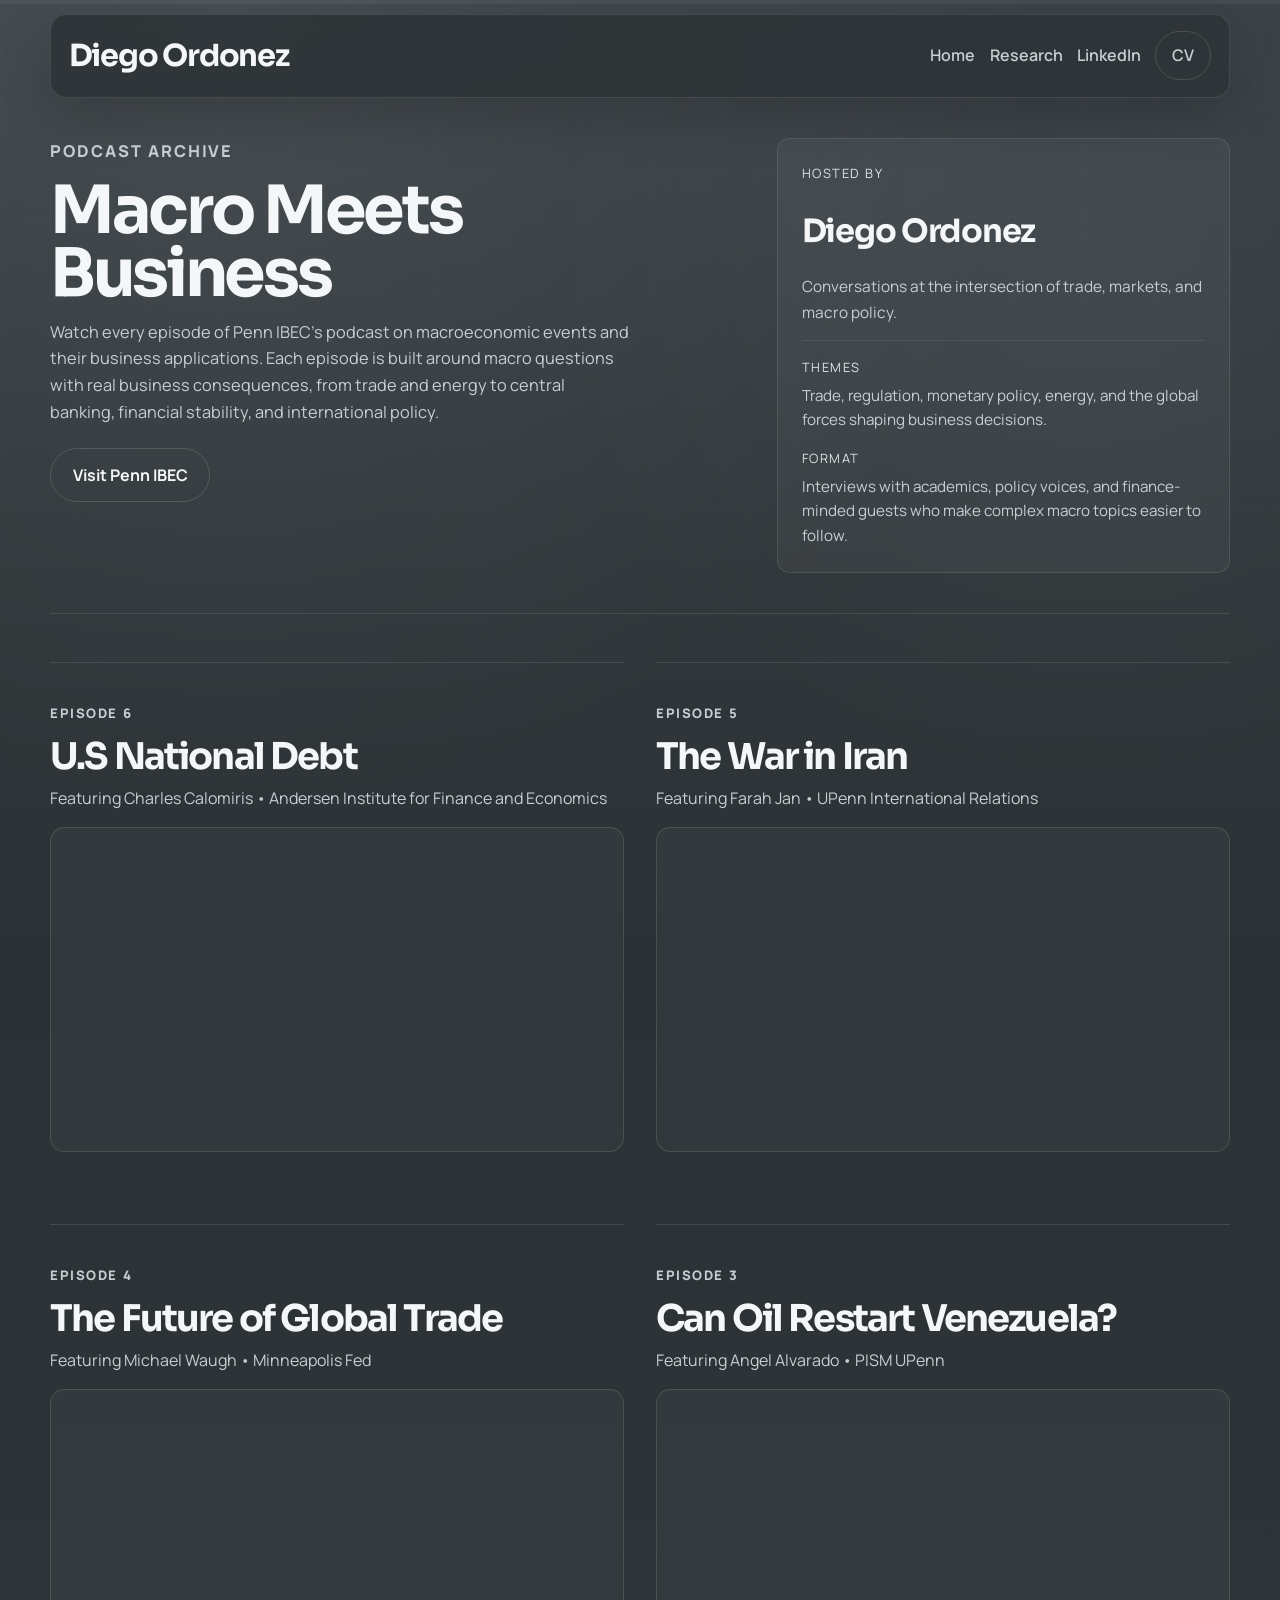
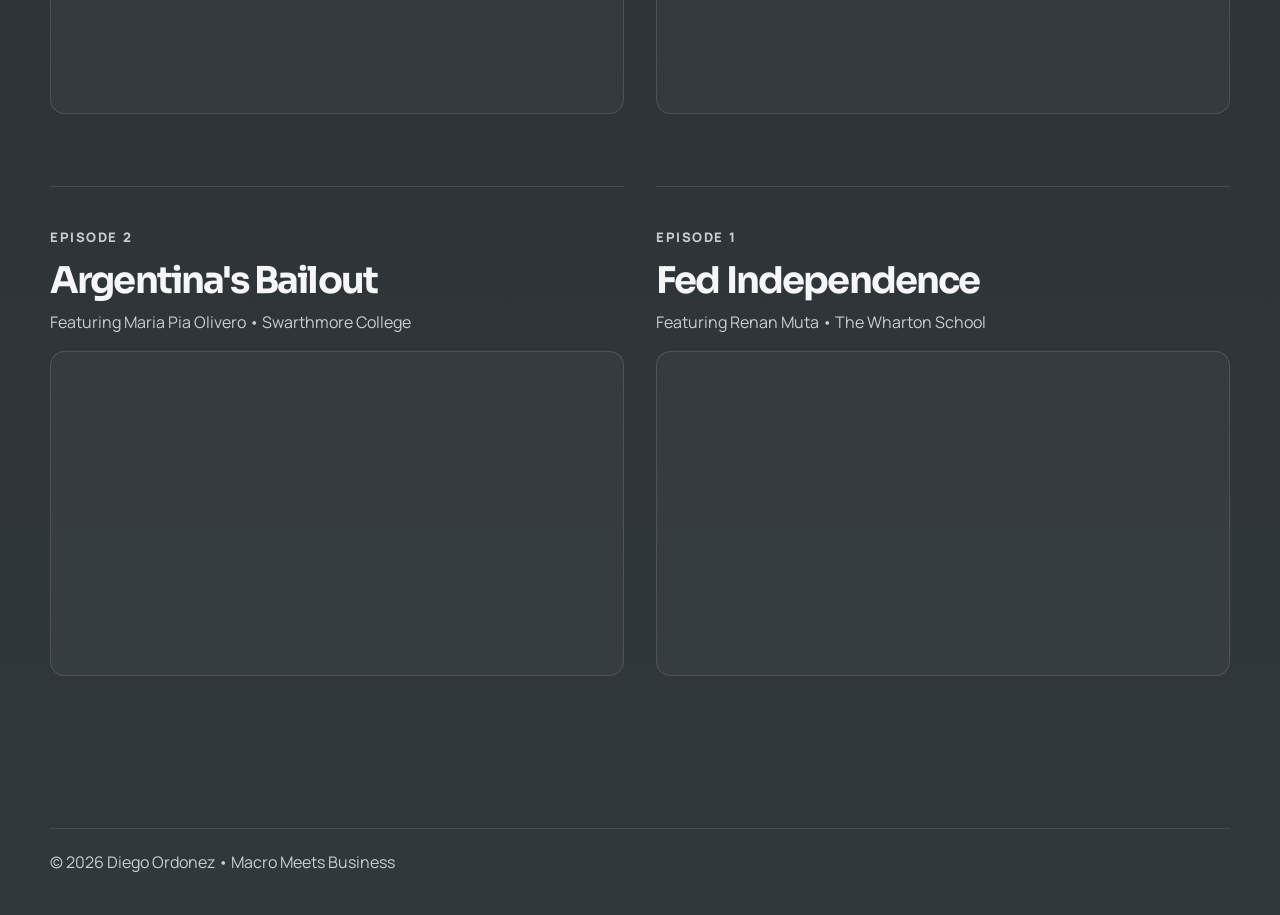
==== commit 7bb6ff9b: "Update listed podcasts" ====
--- a/podcast.html
+++ b/podcast.html
@@ -37,7 +37,7 @@
                     to central banking, financial stability, and international policy.
                 </p>
                 <div class="hero__actions">
-                    <a class="button button--ghost" href="http://pennibec.com/" target="_blank" rel="noreferrer">Visit Penn IBEC</a>
+                    <a class="button button--ghost" href="http://wibec.club/" target="_blank" rel="noreferrer">Visit Penn IBEC</a>
                 </div>
             </div>
             <div class="archive-hero__aside" data-reveal>
@@ -60,6 +60,41 @@
         </section>
 
         <section class="episode-grid section-shell">
+
+            <article class="episode-card" data-reveal>
+                <div class="episode-card__header">
+                    <p class="eyebrow">Episode 6</p>
+                    <h2>U.S National Debt</h2>
+                    <p>Featuring Charles Calomiris • Andersen Institute for Finance and Economics</p>
+                </div>
+                <div class="video-frame">
+                    <iframe
+                        src="https://www.youtube.com/embed/cx5iEBC4PZw?si=kpnMLUrfZ_1uDL9d"
+                        title="U.S National Debt"
+                        allow="accelerometer; autoplay; clipboard-write; encrypted-media; gyroscope; picture-in-picture; web-share"
+                        referrerpolicy="strict-origin-when-cross-origin"
+                        allowfullscreen>
+                    </iframe>
+                </div>
+            </article>
+            
+            <article class="episode-card" data-reveal>
+                <div class="episode-card__header">
+                    <p class="eyebrow">Episode 5</p>
+                    <h2>The War in Iran</h2>
+                    <p>Featuring Farah Jan • UPenn International Relations</p>
+                </div>
+                <div class="video-frame">
+                    <iframe
+                        src="https://www.youtube.com/embed/d-qQ2ZpFoZI?si=UJcScvohEESKqq4d"
+                        title="The War in Iran"
+                        allow="accelerometer; autoplay; clipboard-write; encrypted-media; gyroscope; picture-in-picture; web-share"
+                        referrerpolicy="strict-origin-when-cross-origin"
+                        allowfullscreen>
+                    </iframe>
+                </div>
+            </article>
+            
             <article class="episode-card" data-reveal>
                 <div class="episode-card__header">
                     <p class="eyebrow">Episode 4</p>
--- a/style.css
+++ b/style.css
@@ -147,9 +147,8 @@
     grid-template-columns: minmax(0, 1.15fr) minmax(300px, 0.85fr);
     align-items: start;
     gap: clamp(2rem, 4vw, 4rem);
-    min-height: calc(100vh - 7rem);
     padding-top: clamp(2rem, 4vw, 4rem);
-    padding-bottom: 4rem;
+    padding-bottom: clamp(2.5rem, 4vw, 3.25rem);
     border-bottom: 1px solid var(--panel-border);
 }
 
